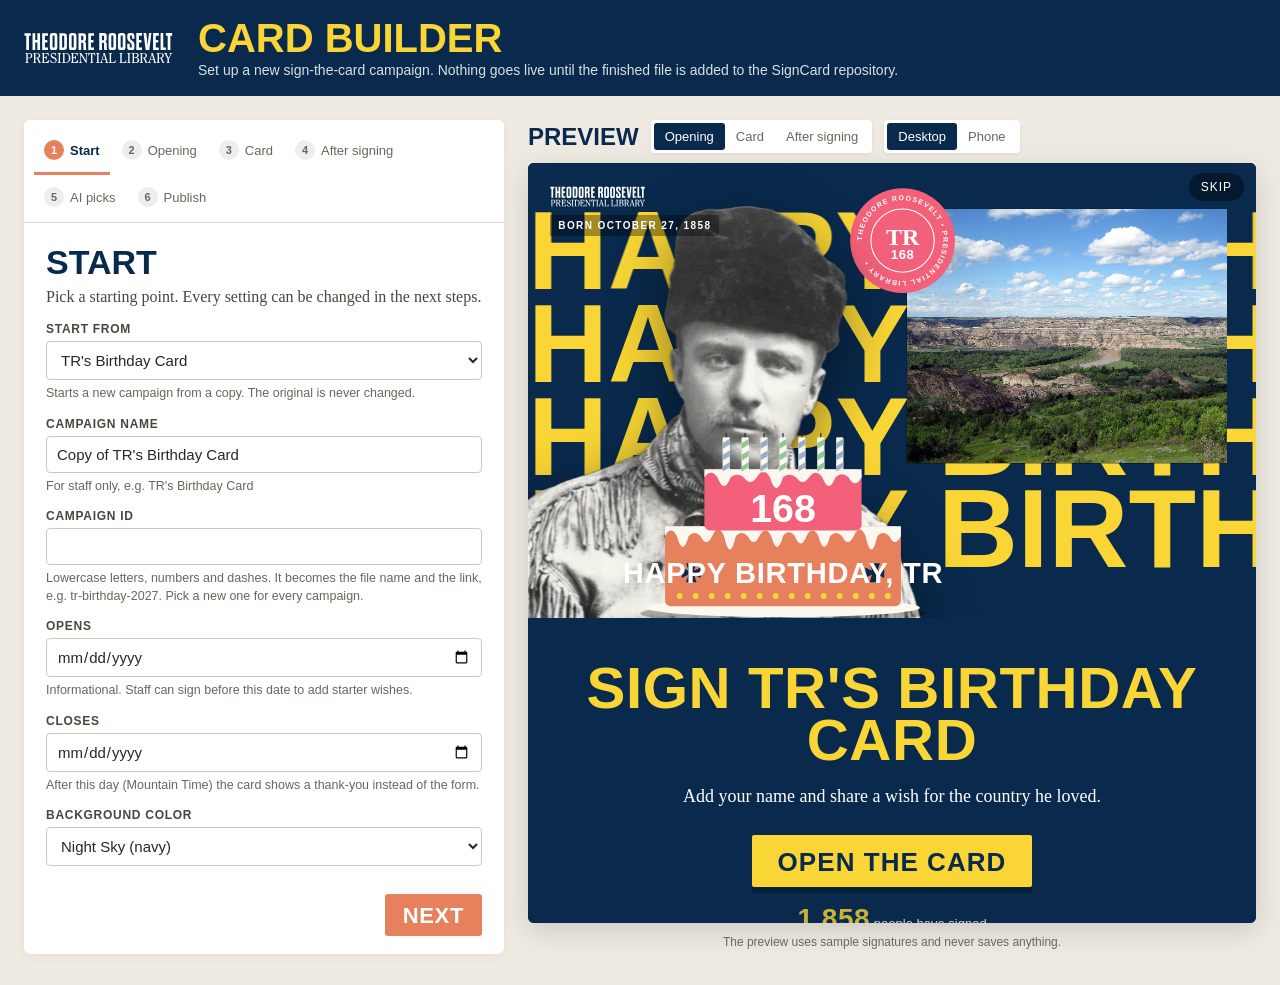
==== builder/index.html @ 757c7521 "Build SignCard: card player, builder, Firestore rules and screening workflow Co-Authored-By: Claude " ====
<!doctype html>
<html lang="en">
<head>
<meta charset="utf-8">
<meta name="viewport" content="width=device-width, initial-scale=1">
<title>Card Builder | Theodore Roosevelt Presidential Library</title>
<link rel="icon" href="../assets/img/favicon.svg" type="image/svg+xml">
<link rel="stylesheet" href="../assets/fonts.css">
<link rel="stylesheet" href="builder.css">
</head>
<body>
<header class="top">
  <img src="../assets/img/trpl-wordmark-white.svg" alt="Theodore Roosevelt Presidential Library" class="mark">
  <div>
    <h1>Card Builder</h1>
    <p>Set up a new sign-the-card campaign. Nothing goes live until the finished file is added to the SignCard repository.</p>
  </div>
</header>
<div class="wrap">
  <section class="panel" aria-label="Campaign settings">
    <nav class="steps" role="tablist"></nav>
    <form id="bform" autocomplete="off" novalidate></form>
    <div class="stepnav"><button type="button" class="b ghost" data-back>Back</button><button type="button" class="b" data-next>Next</button></div>
  </section>
  <section class="previewcol" aria-label="Live preview">
    <div class="pvbar">
      <span>Preview</span>
      <div class="seg" role="group" aria-label="Show part of the card">
        <button type="button" data-jump="start" class="on">Opening</button>
        <button type="button" data-jump="card">Card</button>
        <button type="button" data-jump="reveal">After signing</button>
      </div>
      <div class="seg" role="group" aria-label="Screen size">
        <button type="button" data-size="desk" class="on">Desktop</button>
        <button type="button" data-size="mob">Phone</button>
      </div>
    </div>
    <div class="pvframe"><iframe id="pv" src="../?preview=1" title="Card preview" allow="microphone"></iframe></div>
    <p class="pvnote">The preview uses sample signatures and never saves anything.</p>
  </section>
</div>
<div class="toast" role="status" aria-live="polite"></div>
<script src="builder.js"></script>
</body>
</html>
---- assets/fonts.css ----
/*
 * TRPL Popup: the Library's website fonts.
 *
 * A copy of the font declarations in the trlibrary.com theme: same family names, same weights,
 * same files, served from www.trlibrary.com. Nothing is hosted here.
 *
 * On trlibrary.com the theme already declares these, so pop-ups use them with no extra request.
 * This file is for pages that do not: the builder, its preview, the demo and this site's front page.
 * popup.js adds it by itself on any page where the fonts are missing.
 *
 * If the website's theme changes its font files, update this list to match (tests/run.js checks the format).
 */
@font-face{font-family:"Dharma Gothic E";font-weight:700;font-style:normal;font-display:swap;src:url("https://www.trlibrary.com/themes/custom/trpl/css/dharma_type-dharmagothice-bold.woff2") format("woff2")}
@font-face{font-family:"Dharma Gothic E";font-weight:800;font-style:normal;font-display:swap;src:url("https://www.trlibrary.com/themes/custom/trpl/css/dharma_type-dharmagothice-exbold.woff2") format("woff2")}
@font-face{font-family:"Clearface";font-weight:400;font-style:normal;font-display:swap;src:url("https://www.trlibrary.com/themes/custom/trpl/css/clearfacestd-regular.woff2") format("woff2")}
@font-face{font-family:"Clearface";font-weight:400;font-style:italic;font-display:swap;src:url("https://www.trlibrary.com/themes/custom/trpl/css/clearfacestd-italic.woff2") format("woff2")}
@font-face{font-family:"Clearface";font-weight:500;font-style:normal;font-display:swap;src:url("https://www.trlibrary.com/themes/custom/trpl/css/clearfacestd-bold.woff2") format("woff2")}
@font-face{font-family:"Clearface";font-weight:500;font-style:italic;font-display:swap;src:url("https://www.trlibrary.com/themes/custom/trpl/css/clearfacestd-bolditalic.woff2") format("woff2")}
@font-face{font-family:"Clearface";font-weight:700;font-style:normal;font-display:swap;src:url("https://www.trlibrary.com/themes/custom/trpl/css/clearfacestd-heavy.woff2") format("woff2")}
@font-face{font-family:"Clearface";font-weight:700;font-style:italic;font-display:swap;src:url("https://www.trlibrary.com/themes/custom/trpl/css/clearfacestd-heavyitalic.woff2") format("woff2")}
@font-face{font-family:"Clearface";font-weight:900;font-style:normal;font-display:swap;src:url("https://www.trlibrary.com/themes/custom/trpl/css/clearfacestd-black.woff2") format("woff2")}
@font-face{font-family:"Clearface";font-weight:900;font-style:italic;font-display:swap;src:url("https://www.trlibrary.com/themes/custom/trpl/css/clearfacestd-blackitalic.woff2") format("woff2")}
@font-face{font-family:"Frutiger";font-weight:300;font-style:normal;font-display:swap;src:url("https://www.trlibrary.com/themes/custom/trpl/css/frutigerltstd-light.woff2") format("woff2")}
@font-face{font-family:"Frutiger";font-weight:300;font-style:italic;font-display:swap;src:url("https://www.trlibrary.com/themes/custom/trpl/css/frutigerltstd-lightitalic.woff2") format("woff2")}
@font-face{font-family:"Frutiger";font-weight:400;font-style:normal;font-display:swap;src:url("https://www.trlibrary.com/themes/custom/trpl/css/frutigerltstd-regular.woff2") format("woff2")}
@font-face{font-family:"Frutiger";font-weight:400;font-style:italic;font-display:swap;src:url("https://www.trlibrary.com/themes/custom/trpl/css/frutigerltstd-regularitalic.woff2") format("woff2")}
@font-face{font-family:"Frutiger";font-weight:700;font-style:normal;font-display:swap;src:url("https://www.trlibrary.com/themes/custom/trpl/css/frutigerltstd-bold.woff2") format("woff2")}
@font-face{font-family:"Frutiger";font-weight:700;font-style:italic;font-display:swap;src:url("https://www.trlibrary.com/themes/custom/trpl/css/frutigerltstd-bolditalic.woff2") format("woff2")}
@font-face{font-family:"Frutiger";font-weight:900;font-style:normal;font-display:swap;src:url("https://www.trlibrary.com/themes/custom/trpl/css/frutigerltstd-black.woff2") format("woff2")}
@font-face{font-family:"Frutiger";font-weight:900;font-style:italic;font-display:swap;src:url("https://www.trlibrary.com/themes/custom/trpl/css/frutigerltstd-blackitalic.woff2") format("woff2")}
/* Stand-ins while the files load, sized to match (same values as the website). */
@font-face{font-family:"Clearface Fallback";src:local(Georgia);size-adjust:93.1%;ascent-override:101.28%;descent-override:28.95%;line-gap-override:0%}
@font-face{font-family:"Dharma Gothic E Fallback";src:local(Arial);size-adjust:60.46%;ascent-override:141.09%;descent-override:37.31%;line-gap-override:0%}
@font-face{font-family:"Frutiger Fallback";src:local(Arial);size-adjust:105.7%;ascent-override:88.47%;descent-override:25.5%;line-gap-override:0%}
---- builder/builder.css ----
:root{--night:#092A4D;--orange:#E7805D;--yellow:#F9D635;--sand:#D1CCBD;--paper:#FBF8F1;--ink:#25282A;--muted:#6b665b;--line:#ddd6c8;
  --display:"Dharma Gothic E","Dharma Gothic E Fallback","Arial Narrow",sans-serif;--serif:"Clearface","Clearface Fallback",Georgia,serif;--sans:"Frutiger","Frutiger Fallback",Arial,sans-serif}
*{box-sizing:border-box}
body{margin:0;background:#efebe2;color:var(--ink);font-family:var(--sans);font-size:15px}
.top{background:var(--night);color:#fff;display:flex;gap:24px;align-items:center;padding:18px 24px}
.top .mark{width:150px;flex:none}
.top h1{font-family:var(--display);font-weight:700;text-transform:uppercase;font-size:40px;line-height:1;margin:0;color:var(--yellow)}
.top p{margin:4px 0 0;opacity:.85;font-size:14px}
.wrap{display:grid;grid-template-columns:minmax(340px,480px) 1fr;gap:24px;padding:24px;align-items:start}
.panel{background:#fff;border-radius:6px;box-shadow:0 2px 10px rgba(0,0,0,.06);padding:0 0 18px}
.steps{display:flex;flex-wrap:wrap;gap:2px;border-bottom:1px solid var(--line);padding:10px 10px 0}
.steps button{background:none;border:0;padding:10px 10px 12px;font-size:13px;color:var(--muted);border-bottom:3px solid transparent;cursor:pointer;display:flex;gap:6px;align-items:center}
.steps button b{display:inline-grid;place-items:center;width:20px;height:20px;border-radius:50%;background:#eee;font-size:11px}
.steps button.on{color:var(--night);border-color:var(--orange);font-weight:700}
.steps button.on b{background:var(--orange);color:#fff}
.steps button.done b{background:var(--night);color:#fff}
form{padding:8px 22px}
form h2{font-family:var(--display);font-weight:700;text-transform:uppercase;font-size:34px;margin:12px 0 4px;color:var(--night)}
.intro{font-family:var(--serif);font-size:16px;color:#4a463e;margin:0 0 14px;line-height:1.4}
.f{margin:0 0 14px;border:0;padding:0}
.f[hidden]{display:none}
.f>label,.f legend{display:block;font-size:12px;font-weight:700;letter-spacing:.06em;text-transform:uppercase;color:#4a463e;margin-bottom:5px}
.f input[type=text],.f input[type=url],.f input[type=number],.f input[type=date],.f select,.f textarea{width:100%;font:inherit;font-size:15px;padding:9px 10px;border:1px solid #cfc8b8;border-radius:4px;background:#fff;color:var(--ink)}
.f textarea{resize:vertical;line-height:1.4}
.f input:focus,.f select:focus,.f textarea:focus{outline:2px solid var(--orange);outline-offset:0;border-color:var(--orange)}
.f.chk label{display:flex;gap:8px;align-items:center;font-size:14px;text-transform:none;letter-spacing:0;font-weight:400;color:var(--ink)}
.f.chk input,.radio input{width:18px;height:18px;accent-color:var(--orange)}
.f.radio>label{text-transform:none;letter-spacing:0;font-weight:400;color:var(--ink);display:flex;gap:8px;align-items:center;padding:8px 10px;border:1px solid var(--line);border-radius:4px;margin-bottom:6px;cursor:pointer;font-size:14px}
.radio label:has(input:checked){border-color:var(--orange);background:#fff6f2}
.hint{font-size:12.5px;color:var(--muted);margin:5px 0 0;line-height:1.4}
.stepnav{display:flex;justify-content:space-between;padding:6px 22px 0}
.b{display:inline-flex;align-items:center;justify-content:center;font-family:var(--display);font-weight:700;text-transform:uppercase;font-size:22px;letter-spacing:.03em;
  padding:9px 18px 7px;border:0;border-radius:3px;background:var(--orange);color:#fff;cursor:pointer;text-decoration:none}
.b.ghost{background:transparent;color:var(--night);box-shadow:inset 0 0 0 2px var(--night)}
.row{display:flex;gap:8px;flex-wrap:wrap;margin-top:10px}
.previewcol{position:sticky;top:16px}
.pvbar{display:flex;gap:12px;align-items:center;flex-wrap:wrap;margin-bottom:10px}
.pvbar>span{font-family:var(--display);font-weight:700;text-transform:uppercase;font-size:24px;color:var(--night)}
.seg{display:inline-flex;background:#fff;border-radius:4px;padding:3px;box-shadow:0 1px 4px rgba(0,0,0,.08)}
.seg button{border:0;background:none;padding:6px 11px;font-size:13px;border-radius:3px;cursor:pointer;color:var(--muted)}
.seg button.on{background:var(--night);color:#fff}
.pvframe{background:var(--night);border-radius:6px;overflow:hidden;height:calc(100vh - 140px);min-height:560px;box-shadow:0 8px 30px rgba(0,0,0,.15);transition:width .3s;margin:0 auto;width:100%}
.pvframe.mob{width:390px;max-width:100%}
.pvframe iframe{width:100%;height:100%;border:0;display:block}
.pvnote{font-size:12px;color:var(--muted);text-align:center}
.warn{background:#fff4e5;border-left:4px solid var(--orange);padding:10px 14px;margin-bottom:14px;font-size:14px}
.warn ul{margin:6px 0 0;padding-left:18px}
.ok{background:#e9f5ea;border-left:4px solid #5a9a5f;padding:10px 14px;margin-bottom:14px;font-weight:700}
.lnk{background:none;border:0;padding:0;color:var(--night);text-decoration:underline;cursor:pointer;font:inherit;font-weight:700}
.pub{padding-left:20px;margin:0}
.pub li{margin-bottom:20px}
.pub h3{font-family:var(--display);font-weight:700;text-transform:uppercase;font-size:24px;margin:0 0 4px;color:var(--night)}
.pub p{margin:4px 0;line-height:1.45}
.code{font-family:ui-monospace,Menlo,monospace;font-size:12.5px;background:#f4f1ea;border:1px solid var(--line);padding:10px;border-radius:4px;white-space:pre-wrap;word-break:break-all;margin-top:8px}
code{font-family:ui-monospace,Menlo,monospace;font-size:12.5px;background:#f4f1ea;padding:1px 4px;border-radius:3px}
.toast{position:fixed;left:50%;bottom:24px;transform:translate(-50%,40px);background:var(--night);color:#fff;padding:10px 16px;border-radius:4px;opacity:0;transition:.25s;pointer-events:none;z-index:9}
.toast.on{opacity:1;transform:translate(-50%,0)}
@media (max-width:900px){.wrap{grid-template-columns:1fr;padding:12px}.previewcol{position:static}.pvframe{height:640px}.top{flex-direction:column;align-items:flex-start;gap:10px}}
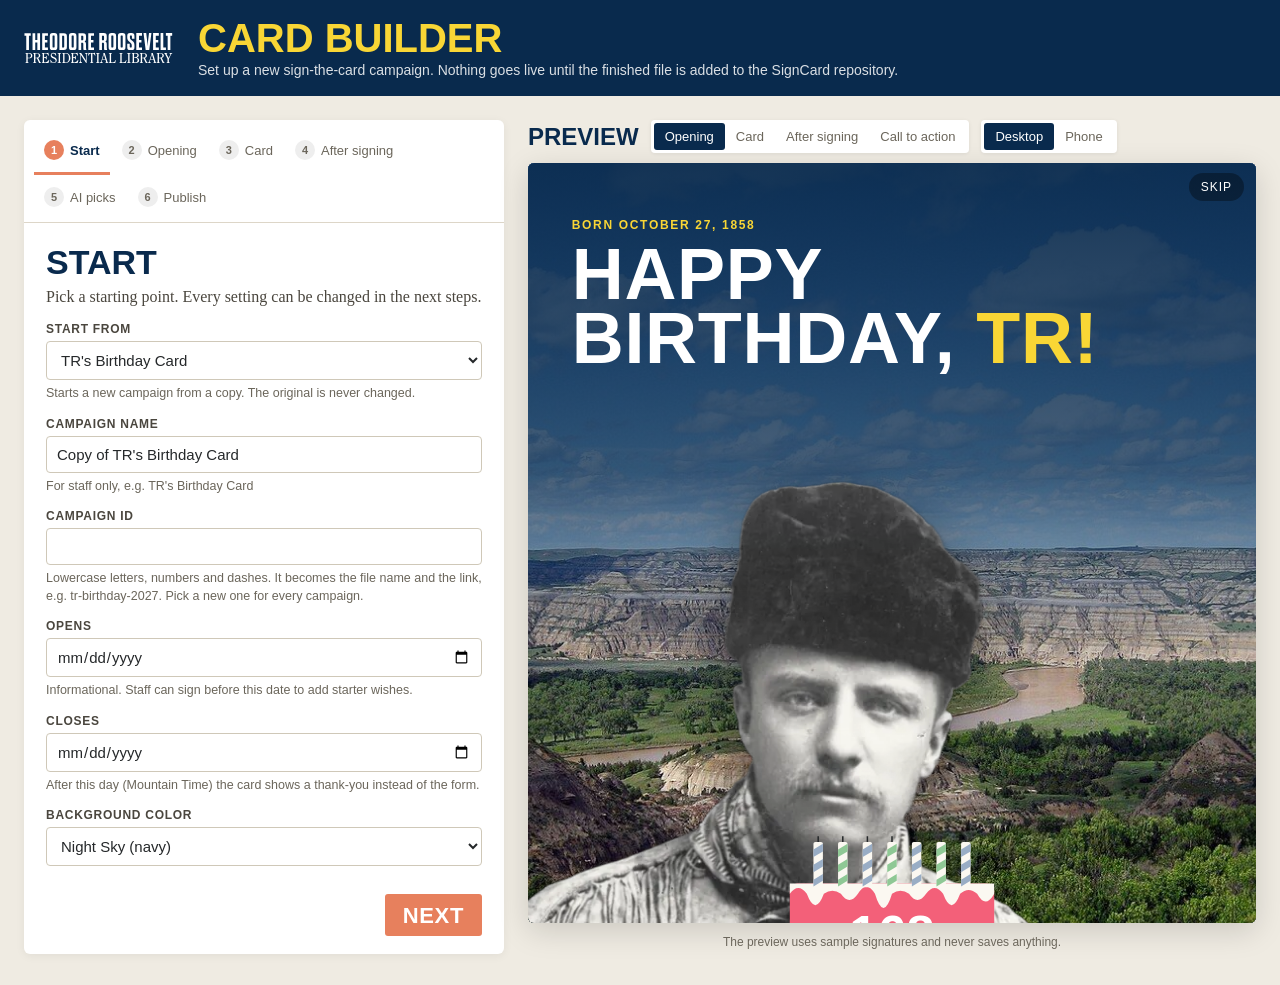
==== commit b0fcc900: "Embed-style stage: steps replace each other in one fixed frame; CTA pop-up - One 16:9 stage (4:5 tab" ====
--- a/builder/index.html
+++ b/builder/index.html
@@ -29,6 +29,7 @@
         <button type="button" data-jump="start" class="on">Opening</button>
         <button type="button" data-jump="card">Card</button>
         <button type="button" data-jump="reveal">After signing</button>
+        <button type="button" data-jump="join">Call to action</button>
       </div>
       <div class="seg" role="group" aria-label="Screen size">
         <button type="button" data-size="desk" class="on">Desktop</button>
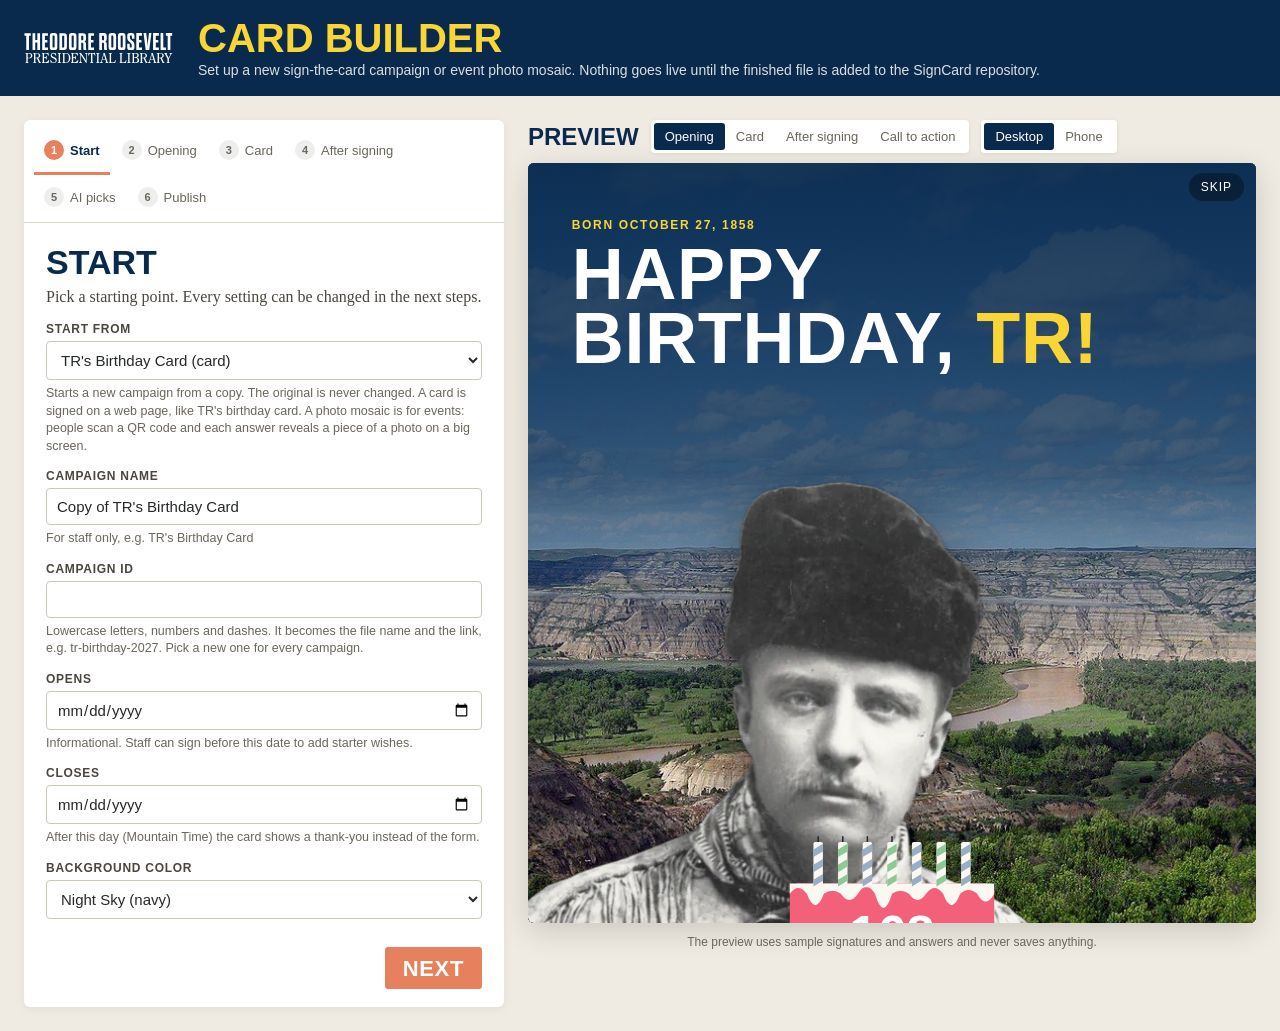
==== commit b9df1c21: "Photo mosaic in the builder; picture shows only through filled tiles - Builder: 'Photo mosaic' campa" ====
--- a/builder/index.html
+++ b/builder/index.html
@@ -13,7 +13,7 @@
   <img src="../assets/img/trpl-wordmark-white.svg" alt="Theodore Roosevelt Presidential Library" class="mark">
   <div>
     <h1>Card Builder</h1>
-    <p>Set up a new sign-the-card campaign. Nothing goes live until the finished file is added to the SignCard repository.</p>
+    <p>Set up a new sign-the-card campaign or event photo mosaic. Nothing goes live until the finished file is added to the SignCard repository.</p>
   </div>
 </header>
 <div class="wrap">
@@ -25,19 +25,14 @@
   <section class="previewcol" aria-label="Live preview">
     <div class="pvbar">
       <span>Preview</span>
-      <div class="seg" role="group" aria-label="Show part of the card">
-        <button type="button" data-jump="start" class="on">Opening</button>
-        <button type="button" data-jump="card">Card</button>
-        <button type="button" data-jump="reveal">After signing</button>
-        <button type="button" data-jump="join">Call to action</button>
-      </div>
+      <div class="seg" role="group" aria-label="Show part of the campaign" data-jumps></div>
       <div class="seg" role="group" aria-label="Screen size">
         <button type="button" data-size="desk" class="on">Desktop</button>
         <button type="button" data-size="mob">Phone</button>
       </div>
     </div>
     <div class="pvframe"><iframe id="pv" src="../?preview=1" title="Card preview" allow="microphone"></iframe></div>
-    <p class="pvnote">The preview uses sample signatures and never saves anything.</p>
+    <p class="pvnote">The preview uses sample signatures and answers and never saves anything.</p>
   </section>
 </div>
 <div class="toast" role="status" aria-live="polite"></div>
